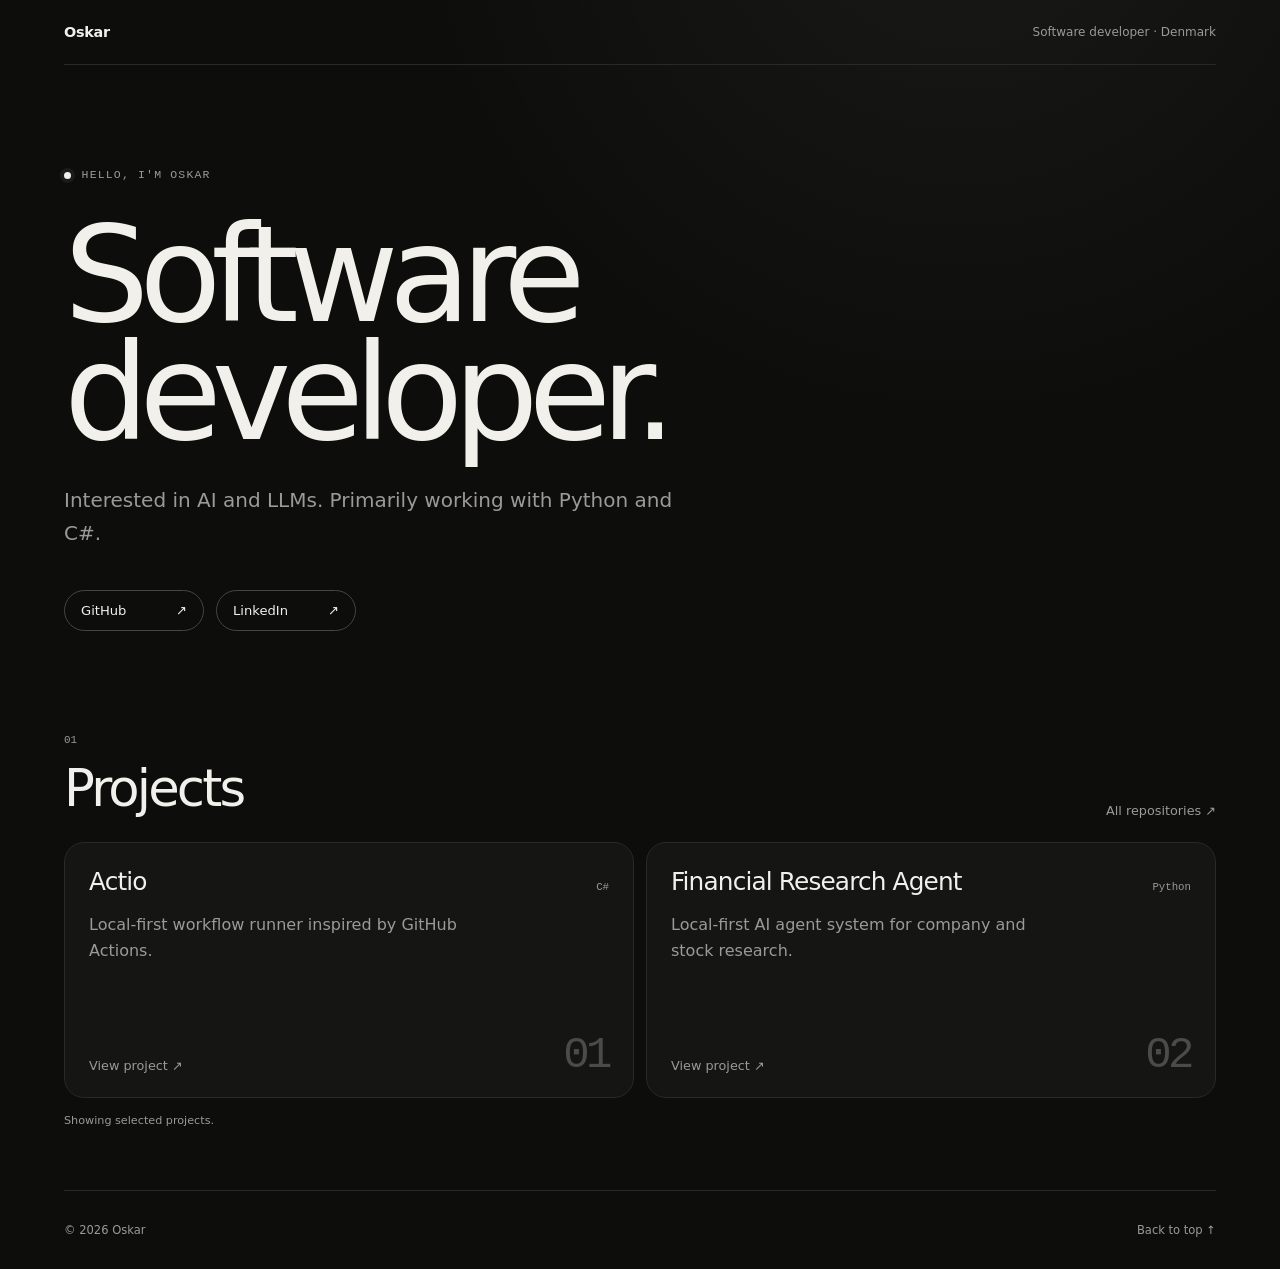
==== public/index.html @ 2518f00d "Move static files into public folder Relocates `_routes.json`, `index.html`, `index.css`, and `index" ====
<!doctype html>
<html lang="en">
<head>
    <meta charset="utf-8">
    <meta name="viewport" content="width=device-width, initial-scale=1">
    <meta name="description" content="Oskar is a software developer from Denmark working with AI, Python, and C#.">
    <meta name="color-scheme" content="dark">
    <link rel="stylesheet" href="index.css">
    <script src="index.js" defer></script>
    <title>Oskar — Software Developer</title>
</head>
<body>
    <header class="site-header">
        <a class="wordmark" href="/" aria-label="Oskar, home">Oskar</a>
        <p>Software developer · Denmark</p>
    </header>

    <main>
        <section class="intro" aria-labelledby="intro-title">
            <p class="eyebrow"><span aria-hidden="true"></span> Hello, I'm Oskar</p>
            <h1 id="intro-title">Software developer.</h1>
            <p class="lede">Interested in AI and LLMs. Primarily working with Python and C#.</p>

            <nav class="contact-links" aria-label="Contact and profiles">
                <a href="https://github.com/Ossi-1337" rel="me">GitHub <span aria-hidden="true">↗</span></a>
                <a href="https://www.linkedin.com/in/oskar-daniel-olsen/" rel="me">LinkedIn <span aria-hidden="true">↗</span></a>
            </nav>
        </section>

        <section class="projects" aria-labelledby="projects-title">
            <div class="section-heading">
                <div>
                    <p class="section-number">01</p>
                    <h2 id="projects-title">Projects</h2>
                </div>
                <a class="quiet-link" href="https://github.com/Ossi-1337?tab=repositories">All repositories <span aria-hidden="true">↗</span></a>
            </div>

            <div class="project-grid" id="project-grid">
                <article class="project-card">
                    <div class="project-topline">
                        <h3><a href="https://github.com/Ossi-1337/actio">Actio</a></h3>
                        <span>C#</span>
                    </div>
                    <p>Local-first workflow runner inspired by GitHub Actions.</p>
                    <a class="card-link" href="https://github.com/Ossi-1337/actio" aria-label="View Actio on GitHub">View project <span aria-hidden="true">↗</span></a>
                </article>

                <article class="project-card">
                    <div class="project-topline">
                        <h3><a href="https://github.com/Ossi-1337/financial-research-agent">Financial Research Agent</a></h3>
                        <span>Python</span>
                    </div>
                    <p>Local-first AI agent system for company and stock research.</p>
                    <a class="card-link" href="https://github.com/Ossi-1337/financial-research-agent" aria-label="View Financial Research Agent on GitHub">View project <span aria-hidden="true">↗</span></a>
                </article>
            </div>
            <p class="project-status" id="project-status" aria-live="polite"></p>
        </section>
    </main>

    <footer>
        <p>© <span id="year">2026</span> Oskar</p>
        <a href="#" aria-label="Back to top">Back to top ↑</a>
    </footer>
</body>
</html>
---- public/index.css ----
:root {
    color-scheme: dark;
    --background: #0d0d0c;
    --surface: #151514;
    --surface-hover: #191918;
    --border: #292927;
    --border-strong: #454541;
    --text: #f1f0eb;
    --muted: #9b9a94;
    font-family: Inter, ui-sans-serif, system-ui, -apple-system, BlinkMacSystemFont, "Segoe UI", sans-serif;
}

* {
    box-sizing: border-box;
}

html {
    background: var(--background);
    scroll-behavior: smooth;
}

body {
    min-height: 100vh;
    margin: 0;
    color: var(--text);
    background:
        radial-gradient(circle at 75% -10%, rgb(255 255 255 / 5%), transparent 35rem),
        var(--background);
}

a {
    color: inherit;
    text-decoration: none;
}

a:focus-visible {
    outline: 2px solid var(--text);
    outline-offset: 4px;
    border-radius: 3px;
}

.site-header,
main,
footer {
    width: min(100% - 3rem, 72rem);
    margin-inline: auto;
}

.site-header {
    display: flex;
    align-items: center;
    justify-content: space-between;
    padding-block: 1.5rem;
    border-bottom: 1px solid var(--border);
}

.wordmark {
    font-size: 0.9rem;
    font-weight: 650;
    letter-spacing: -0.02em;
}

.site-header p {
    margin: 0;
    color: var(--muted);
    font-size: 0.75rem;
}

main {
    padding-bottom: 3.5rem;
}

.intro {
    display: flex;
    max-width: 59rem;
    flex-direction: column;
    justify-content: center;
    padding-block: clamp(4.5rem, 8vw, 6.5rem) clamp(4rem, 7vw, 5.5rem);
}

.eyebrow {
    display: flex;
    align-items: center;
    gap: 0.65rem;
    margin: 0 0 2rem;
    color: var(--muted);
    font: 500 0.72rem/1.4 ui-monospace, "Cascadia Code", monospace;
    letter-spacing: 0.1em;
    text-transform: uppercase;
}

.eyebrow span {
    width: 0.45rem;
    height: 0.45rem;
    border-radius: 50%;
    background: var(--text);
    box-shadow: 0 0 0 0.25rem rgb(255 255 255 / 6%);
}

h1,
h2,
h3,
p {
    margin-top: 0;
}

h1 {
    max-width: 56rem;
    margin-bottom: 2rem;
    font-size: clamp(4rem, 10.5vw, 8.75rem);
    font-weight: 520;
    letter-spacing: -0.075em;
    line-height: 0.88;
}

.lede {
    max-width: 39rem;
    margin-bottom: 2.5rem;
    color: var(--muted);
    font-size: clamp(1.05rem, 2vw, 1.25rem);
    line-height: 1.65;
}

.contact-links {
    display: flex;
    flex-wrap: wrap;
    gap: 0.75rem;
}

.contact-links a {
    display: inline-flex;
    align-items: center;
    justify-content: space-between;
    min-width: 8.75rem;
    padding: 0.75rem 1rem;
    border: 1px solid var(--border-strong);
    border-radius: 999px;
    font-size: 0.82rem;
    transition: color 160ms ease, background 160ms ease, border-color 160ms ease;
}

.contact-links a:hover {
    color: var(--background);
    border-color: var(--text);
    background: var(--text);
}

.projects {
    padding-top: 1rem;
}

.section-heading {
    display: flex;
    align-items: end;
    justify-content: space-between;
    gap: 2rem;
    margin-bottom: 1.5rem;
}

.section-number {
    margin-bottom: 0.75rem;
    color: var(--muted);
    font: 500 0.68rem/1 ui-monospace, "Cascadia Code", monospace;
}

h2 {
    margin-bottom: 0;
    font-size: clamp(2rem, 4vw, 3.25rem);
    font-weight: 520;
    letter-spacing: -0.055em;
}

.quiet-link,
.card-link {
    color: var(--muted);
    font-size: 0.8rem;
    transition: color 160ms ease;
}

.quiet-link:hover,
.card-link:hover {
    color: var(--text);
}

.project-grid {
    display: grid;
    grid-template-columns: repeat(2, minmax(0, 1fr));
    gap: 0.75rem;
    counter-reset: projects;
}

.project-card {
    position: relative;
    display: flex;
    min-height: 16rem;
    padding: 1.5rem;
    overflow: hidden;
    flex-direction: column;
    border: 1px solid var(--border);
    border-radius: 1.25rem;
    background: var(--surface);
    counter-increment: projects;
    transition: background 180ms ease, border-color 180ms ease, transform 180ms ease;
}

.project-card::after {
    position: absolute;
    right: 1.5rem;
    bottom: 1.25rem;
    color: #4b4b47;
    content: "0" counter(projects);
    font: 500 2.75rem/1 ui-monospace, "Cascadia Code", monospace;
    letter-spacing: -0.08em;
}

.project-card:hover {
    border-color: var(--border-strong);
    background: var(--surface-hover);
    transform: translateY(-2px);
}

.project-topline {
    display: flex;
    align-items: baseline;
    justify-content: space-between;
    gap: 1rem;
}

h3 {
    max-width: 22rem;
    margin-bottom: 1rem;
    font-size: clamp(1.25rem, 2vw, 1.55rem);
    font-weight: 540;
    letter-spacing: -0.035em;
}

h3 a:hover {
    text-decoration: underline;
    text-decoration-color: var(--border-strong);
    text-underline-offset: 0.25rem;
}

.project-topline span {
    color: var(--muted);
    font: 500 0.67rem/1.4 ui-monospace, "Cascadia Code", monospace;
}

.project-card > p {
    max-width: 25rem;
    margin-bottom: 2rem;
    color: var(--muted);
    line-height: 1.65;
}

.project-card .card-link {
    align-self: flex-start;
    margin-top: auto;
}

.project-status {
    min-height: 1.25rem;
    margin: 1rem 0 0;
    color: var(--muted);
    font-size: 0.7rem;
}

footer {
    display: flex;
    justify-content: space-between;
    gap: 2rem;
    padding-block: 2rem;
    border-top: 1px solid var(--border);
    color: var(--muted);
    font-size: 0.72rem;
}

footer p {
    margin-bottom: 0;
}

footer a:hover {
    color: var(--text);
}

@media (max-width: 42rem) {
    .site-header,
    main,
    footer {
        width: min(100% - 2rem, 72rem);
    }

    .site-header p {
        max-width: 12rem;
        text-align: right;
    }

    .intro {
        padding-block: 5rem 4rem;
    }

    h1 {
        font-size: clamp(3.6rem, 18vw, 5.5rem);
        line-height: 0.93;
    }

    .section-heading {
        align-items: start;
        flex-direction: column;
        gap: 1rem;
    }

    .project-grid {
        grid-template-columns: 1fr;
    }

    .project-card {
        min-height: 15rem;
    }
}

@media (prefers-reduced-motion: reduce) {
    *,
    *::before,
    *::after {
        scroll-behavior: auto !important;
        transition-duration: 0.01ms !important;
    }
}
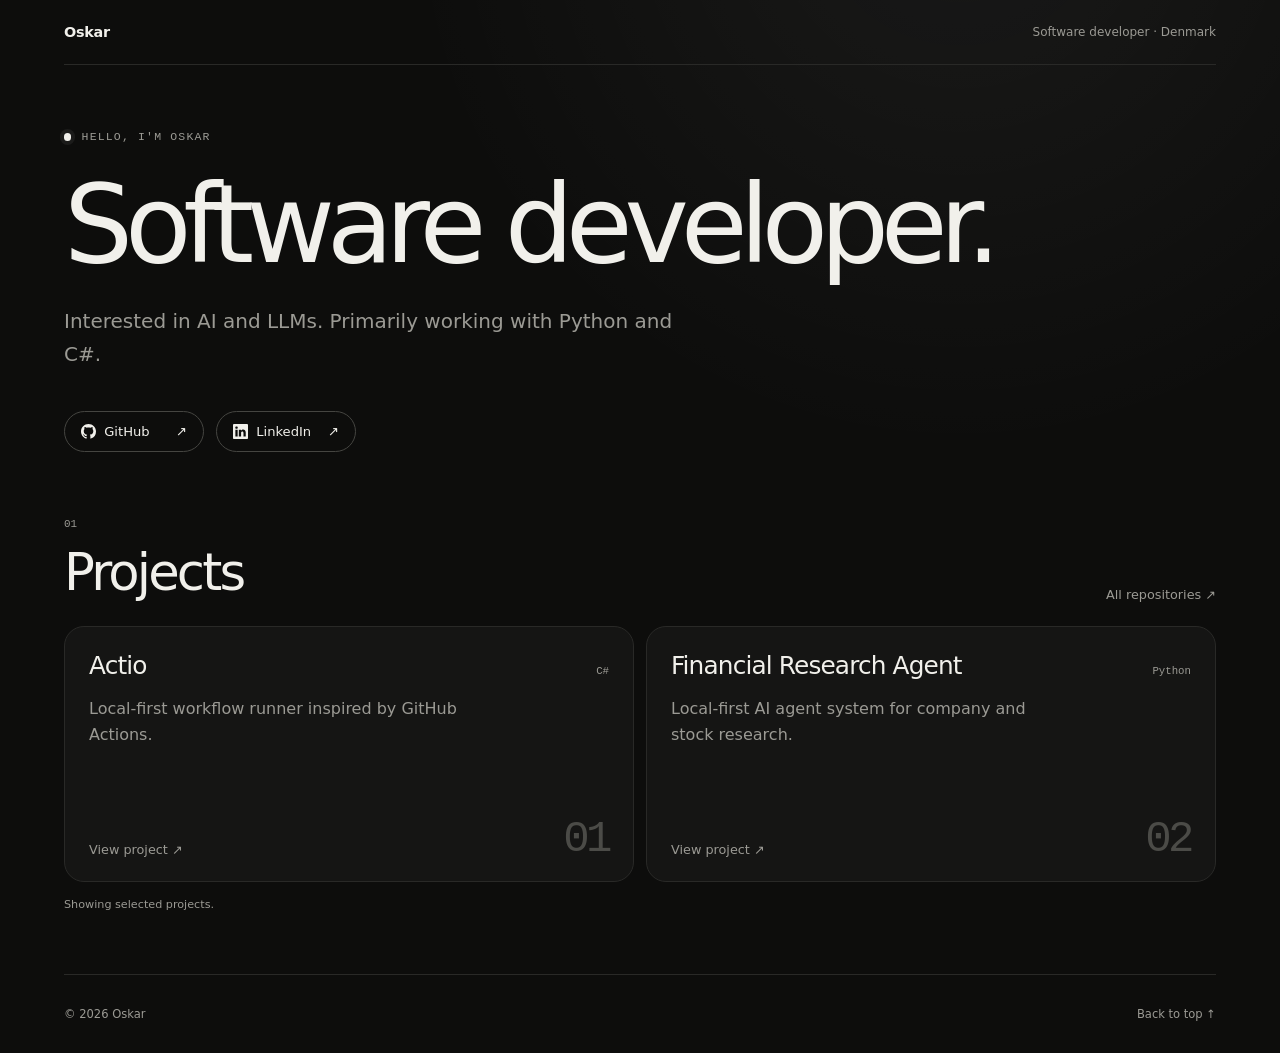
==== commit 8c9bfd55: "Add icons to profile links and reduce vertical spacing around introduction" ====
--- a/public/index.html
+++ b/public/index.html
@@ -22,8 +22,14 @@
             <p class="lede">Interested in AI and LLMs. Primarily working with Python and C#.</p>
 
             <nav class="contact-links" aria-label="Contact and profiles">
-                <a href="https://github.com/Ossi-1337" rel="me">GitHub <span aria-hidden="true">↗</span></a>
-                <a href="https://www.linkedin.com/in/oskar-daniel-olsen/" rel="me">LinkedIn <span aria-hidden="true">↗</span></a>
+                <a href="https://github.com/Ossi-1337" rel="me">
+                    <span class="contact-label"><span class="contact-icon contact-icon--github" aria-hidden="true"></span>GitHub</span>
+                    <span aria-hidden="true">↗</span>
+                </a>
+                <a href="https://www.linkedin.com/in/oskar-daniel-olsen/" rel="me">
+                    <span class="contact-label"><span class="contact-icon contact-icon--linkedin" aria-hidden="true"></span>LinkedIn</span>
+                    <span aria-hidden="true">↗</span>
+                </a>
             </nav>
         </section>
 
--- a/public/index.css
+++ b/public/index.css
@@ -72,10 +72,9 @@
 
 .intro {
     display: flex;
-    max-width: 59rem;
     flex-direction: column;
     justify-content: center;
-    padding-block: clamp(4.5rem, 8vw, 6.5rem) clamp(4rem, 7vw, 5.5rem);
+    padding-block: clamp(3rem, 5vw, 4rem) clamp(2.5rem, 4vw, 3.5rem);
 }
 
 .eyebrow {
@@ -105,12 +104,12 @@
 }
 
 h1 {
-    max-width: 56rem;
     margin-bottom: 2rem;
-    font-size: clamp(4rem, 10.5vw, 8.75rem);
+    font-size: clamp(2rem, 8.5vw, 7rem);
     font-weight: 520;
     letter-spacing: -0.075em;
     line-height: 0.88;
+    white-space: nowrap;
 }
 
 .lede {
@@ -143,6 +142,29 @@
     color: var(--background);
     border-color: var(--text);
     background: var(--text);
+}
+
+.contact-label {
+    display: inline-flex;
+    align-items: center;
+    gap: 0.5rem;
+}
+
+.contact-icon {
+    width: 0.95rem;
+    height: 0.95rem;
+    flex: none;
+    background: currentColor;
+    -webkit-mask: var(--icon) center / contain no-repeat;
+    mask: var(--icon) center / contain no-repeat;
+}
+
+.contact-icon--github {
+    --icon: url("icons/github.svg");
+}
+
+.contact-icon--linkedin {
+    --icon: url("icons/linkedin.svg");
 }
 
 .projects {
@@ -295,12 +317,7 @@
     }
 
     .intro {
-        padding-block: 5rem 4rem;
-    }
-
-    h1 {
-        font-size: clamp(3.6rem, 18vw, 5.5rem);
-        line-height: 0.93;
+        padding-block: 3.25rem 2.5rem;
     }
 
     .section-heading {
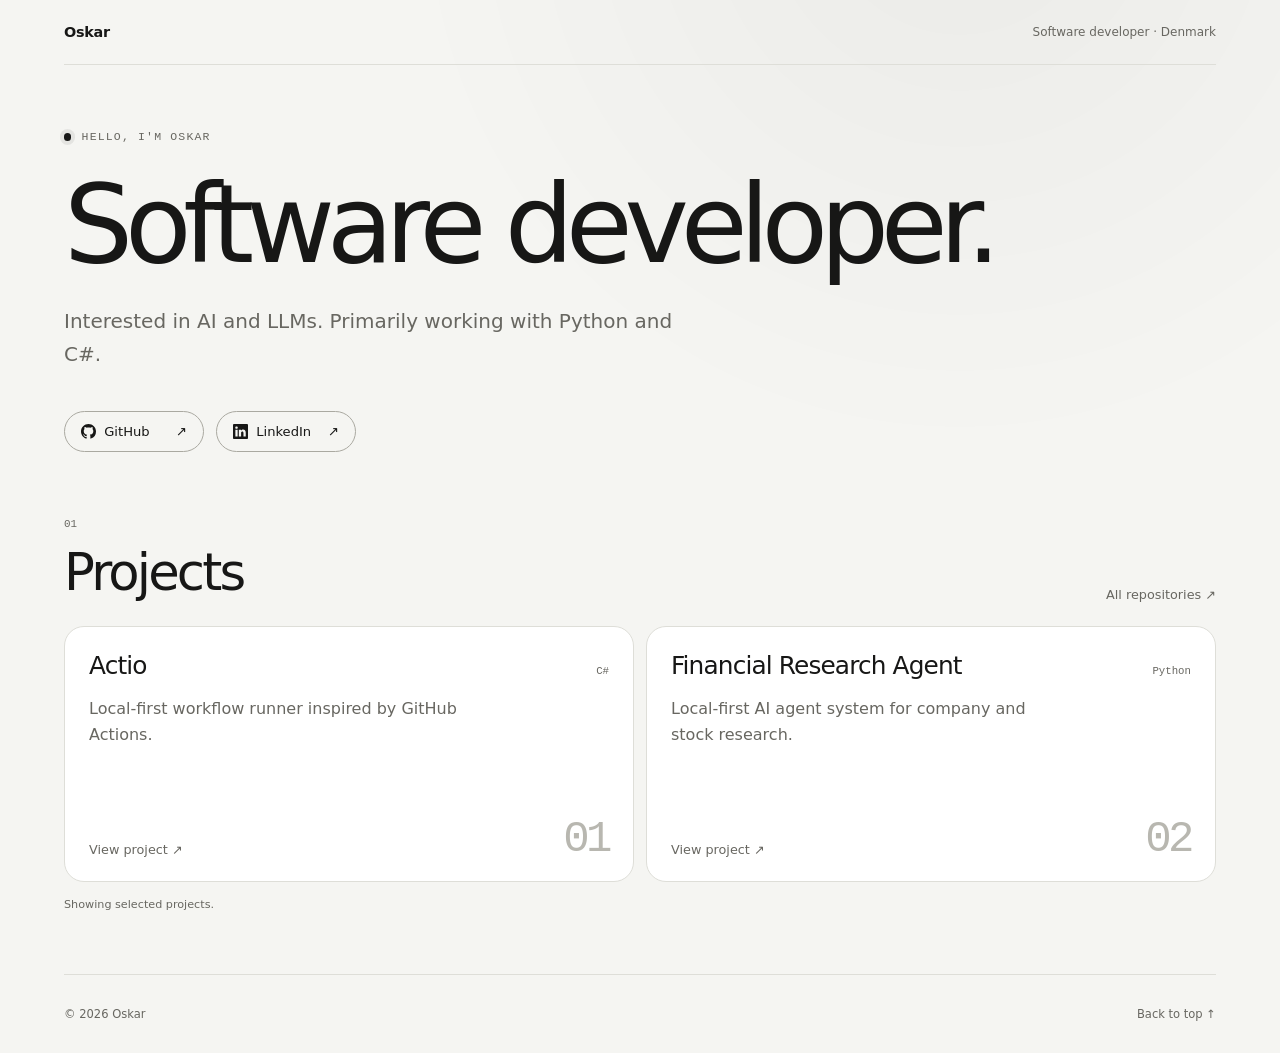
==== commit 53b834bf: "Add system-aware light theme" ====
--- a/public/index.html
+++ b/public/index.html
@@ -4,7 +4,7 @@
     <meta charset="utf-8">
     <meta name="viewport" content="width=device-width, initial-scale=1">
     <meta name="description" content="Oskar is a software developer from Denmark working with AI, Python, and C#.">
-    <meta name="color-scheme" content="dark">
+    <meta name="color-scheme" content="light dark">
     <link rel="stylesheet" href="index.css">
     <script src="index.js" defer></script>
     <title>Oskar — Software Developer</title>
--- a/public/index.css
+++ b/public/index.css
@@ -1,13 +1,32 @@
 :root {
-    color-scheme: dark;
-    --background: #0d0d0c;
-    --surface: #151514;
-    --surface-hover: #191918;
-    --border: #292927;
-    --border-strong: #454541;
-    --text: #f1f0eb;
-    --muted: #9b9a94;
+    color-scheme: light;
+    --background: #f5f5f2;
+    --surface: #ffffff;
+    --surface-hover: #f0f0ec;
+    --border: #deded8;
+    --border-strong: #aaa9a1;
+    --text: #171716;
+    --muted: #686761;
+    --ambient: rgb(0 0 0 / 4%);
+    --halo: rgb(0 0 0 / 7%);
+    --project-index: #b8b7b0;
     font-family: Inter, ui-sans-serif, system-ui, -apple-system, BlinkMacSystemFont, "Segoe UI", sans-serif;
+}
+
+@media (prefers-color-scheme: dark) {
+    :root {
+        color-scheme: dark;
+        --background: #0d0d0c;
+        --surface: #151514;
+        --surface-hover: #191918;
+        --border: #292927;
+        --border-strong: #454541;
+        --text: #f1f0eb;
+        --muted: #9b9a94;
+        --ambient: rgb(255 255 255 / 5%);
+        --halo: rgb(255 255 255 / 6%);
+        --project-index: #4b4b47;
+    }
 }
 
 * {
@@ -24,7 +43,7 @@
     margin: 0;
     color: var(--text);
     background:
-        radial-gradient(circle at 75% -10%, rgb(255 255 255 / 5%), transparent 35rem),
+        radial-gradient(circle at 75% -10%, var(--ambient), transparent 35rem),
         var(--background);
 }
 
@@ -93,7 +112,7 @@
     height: 0.45rem;
     border-radius: 50%;
     background: var(--text);
-    box-shadow: 0 0 0 0.25rem rgb(255 255 255 / 6%);
+    box-shadow: 0 0 0 0.25rem var(--halo);
 }
 
 h1,
@@ -229,7 +248,7 @@
     position: absolute;
     right: 1.5rem;
     bottom: 1.25rem;
-    color: #4b4b47;
+    color: var(--project-index);
     content: "0" counter(projects);
     font: 500 2.75rem/1 ui-monospace, "Cascadia Code", monospace;
     letter-spacing: -0.08em;
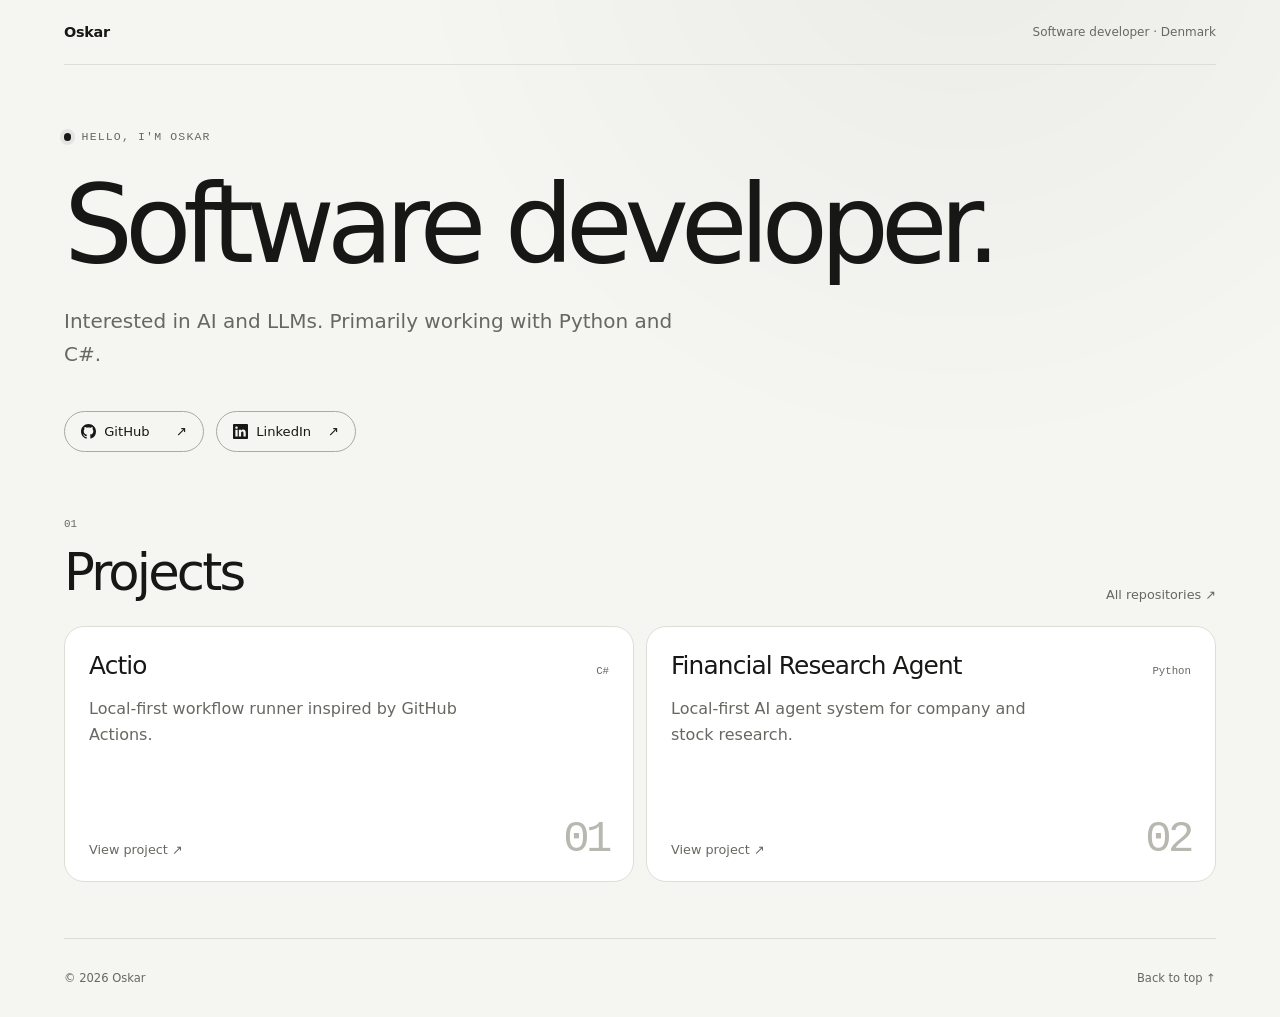
==== commit dc1334d4: "Harden headers and refine project card UX - Improve responsive hero and full-card project links - Ad" ====
--- a/public/index.html
+++ b/public/index.html
@@ -4,7 +4,23 @@
     <meta charset="utf-8">
     <meta name="viewport" content="width=device-width, initial-scale=1">
     <meta name="description" content="Oskar is a software developer from Denmark working with AI, Python, and C#.">
+    <link rel="canonical" href="https://oskardanielolsen.dk/">
     <meta name="color-scheme" content="light dark">
+    <meta name="theme-color" content="#f5f5f2" media="(prefers-color-scheme: light)">
+    <meta name="theme-color" content="#0d0d0c" media="(prefers-color-scheme: dark)">
+    <meta property="og:type" content="website">
+    <meta property="og:title" content="Oskar — Software Developer">
+    <meta property="og:description" content="Oskar is a software developer from Denmark working with AI, Python, and C#.">
+    <meta property="og:url" content="https://oskardanielolsen.dk/">
+    <meta property="og:image" content="https://oskardanielolsen.dk/og.png">
+    <meta property="og:image:width" content="1200">
+    <meta property="og:image:height" content="630">
+    <meta property="og:image:alt" content="Oskar — Software Developer">
+    <meta name="twitter:card" content="summary_large_image">
+    <meta name="twitter:title" content="Oskar — Software Developer">
+    <meta name="twitter:description" content="Oskar is a software developer from Denmark working with AI, Python, and C#.">
+    <meta name="twitter:image" content="https://oskardanielolsen.dk/og.png">
+    <meta name="twitter:image:alt" content="Oskar — Software Developer">
     <link rel="stylesheet" href="index.css">
     <script src="index.js" defer></script>
     <title>Oskar — Software Developer</title>
@@ -49,7 +65,7 @@
                         <span>C#</span>
                     </div>
                     <p>Local-first workflow runner inspired by GitHub Actions.</p>
-                    <a class="card-link" href="https://github.com/Ossi-1337/actio" aria-label="View Actio on GitHub">View project <span aria-hidden="true">↗</span></a>
+                    <span class="card-link" aria-hidden="true">View project ↗</span>
                 </article>
 
                 <article class="project-card">
@@ -58,10 +74,10 @@
                         <span>Python</span>
                     </div>
                     <p>Local-first AI agent system for company and stock research.</p>
-                    <a class="card-link" href="https://github.com/Ossi-1337/financial-research-agent" aria-label="View Financial Research Agent on GitHub">View project <span aria-hidden="true">↗</span></a>
+                    <span class="card-link" aria-hidden="true">View project ↗</span>
                 </article>
             </div>
-            <p class="project-status" id="project-status" aria-live="polite"></p>
+            <p class="visually-hidden" id="project-status" aria-live="polite"></p>
         </section>
     </main>
 
--- a/public/index.css
+++ b/public/index.css
@@ -124,7 +124,7 @@
 
 h1 {
     margin-bottom: 2rem;
-    font-size: clamp(2rem, 8.5vw, 7rem);
+    font-size: clamp(1.75rem, 8.5vw, 7rem);
     font-weight: 520;
     letter-spacing: -0.075em;
     line-height: 0.88;
@@ -219,7 +219,8 @@
 }
 
 .quiet-link:hover,
-.card-link:hover {
+.project-card:hover .card-link,
+.project-card:focus-within .card-link {
     color: var(--text);
 }
 
@@ -250,14 +251,21 @@
     bottom: 1.25rem;
     color: var(--project-index);
     content: "0" counter(projects);
+    pointer-events: none;
     font: 500 2.75rem/1 ui-monospace, "Cascadia Code", monospace;
     letter-spacing: -0.08em;
 }
 
-.project-card:hover {
+.project-card:hover,
+.project-card:focus-within {
     border-color: var(--border-strong);
     background: var(--surface-hover);
     transform: translateY(-2px);
+}
+
+.project-card:focus-within {
+    outline: 2px solid var(--text);
+    outline-offset: 4px;
 }
 
 .project-topline {
@@ -275,12 +283,23 @@
     letter-spacing: -0.035em;
 }
 
-h3 a:hover {
+h3 a:hover,
+h3 a:focus-visible {
     text-decoration: underline;
     text-decoration-color: var(--border-strong);
     text-underline-offset: 0.25rem;
 }
 
+.project-card h3 a::after {
+    position: absolute;
+    content: "";
+    inset: 0;
+}
+
+.project-card h3 a:focus-visible {
+    outline: none;
+}
+
 .project-topline span {
     color: var(--muted);
     font: 500 0.67rem/1.4 ui-monospace, "Cascadia Code", monospace;
@@ -298,11 +317,16 @@
     margin-top: auto;
 }
 
-.project-status {
-    min-height: 1.25rem;
-    margin: 1rem 0 0;
-    color: var(--muted);
-    font-size: 0.7rem;
+.visually-hidden {
+    position: absolute;
+    width: 1px;
+    height: 1px;
+    padding: 0;
+    margin: -1px;
+    overflow: hidden;
+    clip: rect(0 0 0 0);
+    white-space: nowrap;
+    border: 0;
 }
 
 footer {
@@ -351,6 +375,13 @@
 
     .project-card {
         min-height: 15rem;
+    }
+}
+
+@media (max-width: 18rem) {
+    h1 {
+        line-height: 0.93;
+        white-space: normal;
     }
 }
 
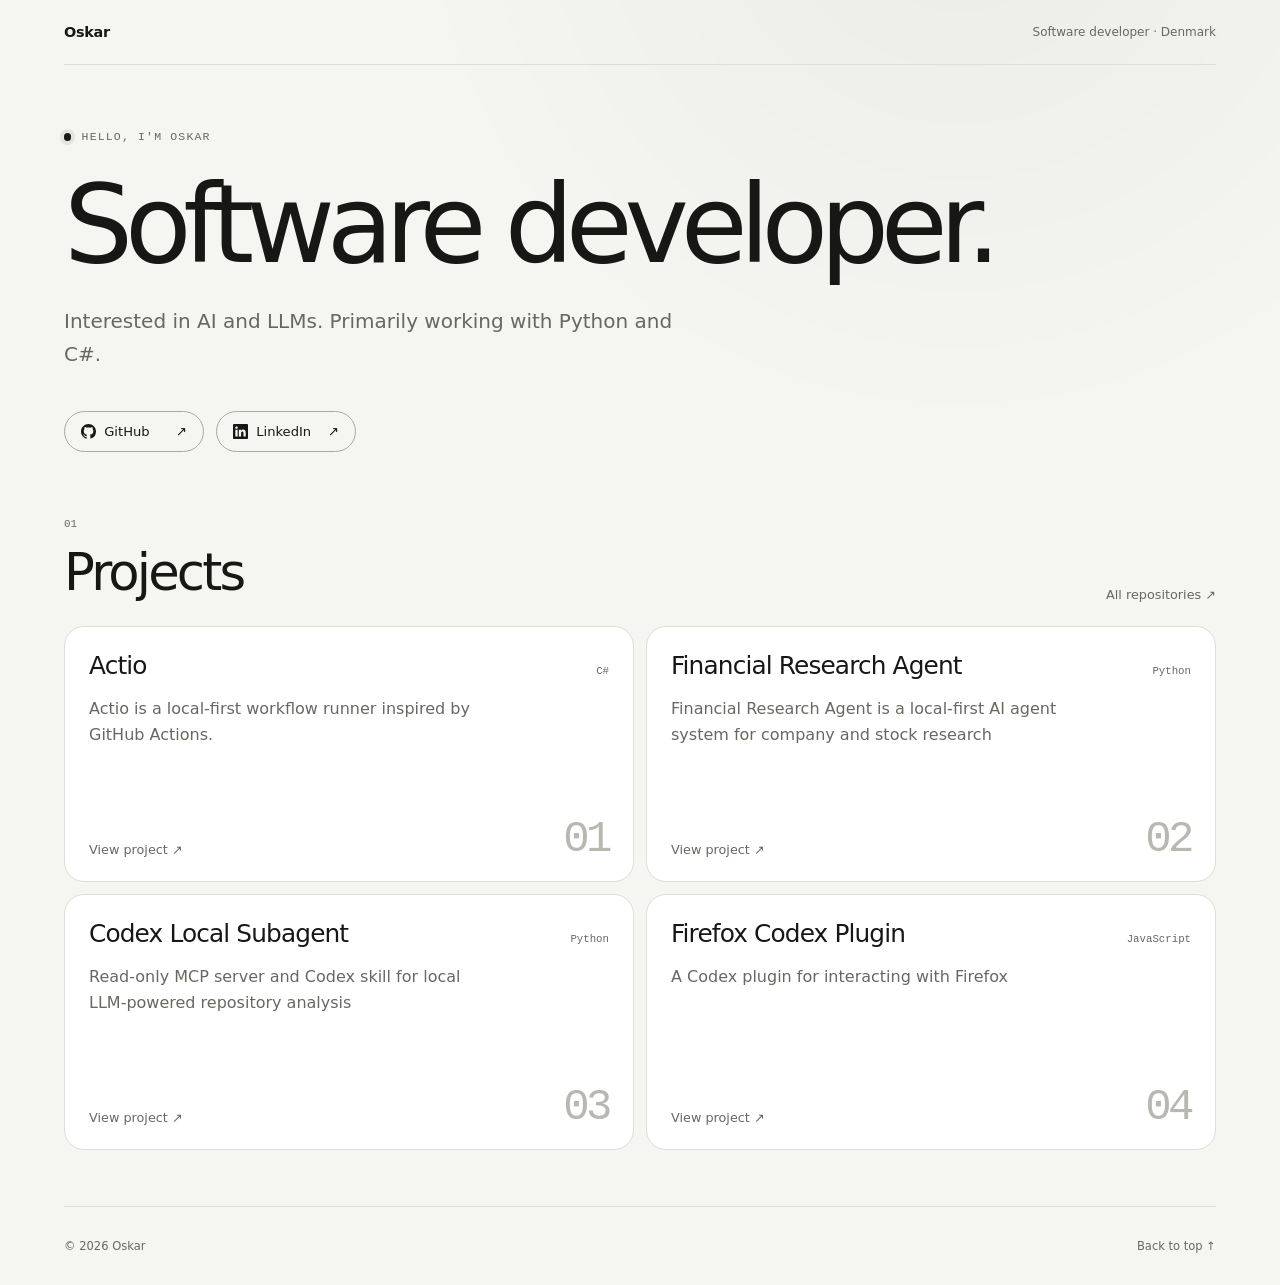
==== commit 22d1b431: "Add CSP nonces and improve asset caching - Generate unique HTML response nonces while preserving CSP" ====
--- a/public/index.html
+++ b/public/index.html
@@ -21,8 +21,9 @@
     <meta name="twitter:description" content="Oskar is a software developer from Denmark working with AI, Python, and C#.">
     <meta name="twitter:image" content="https://oskardanielolsen.dk/og.png">
     <meta name="twitter:image:alt" content="Oskar — Software Developer">
-    <link rel="stylesheet" href="index.css">
-    <script src="index.js" defer></script>
+    <link rel="icon" href="favicon.svg" type="image/svg+xml">
+    <link rel="stylesheet" href="index.css?v=8579a1a322c834bf">
+    <script src="index.js?v=096a019f51384792" defer></script>
     <title>Oskar — Software Developer</title>
 </head>
 <body>
@@ -64,7 +65,7 @@
                         <h3><a href="https://github.com/Ossi-1337/actio">Actio</a></h3>
                         <span>C#</span>
                     </div>
-                    <p>Local-first workflow runner inspired by GitHub Actions.</p>
+                    <p>Actio is a local-first workflow runner inspired by GitHub Actions.</p>
                     <span class="card-link" aria-hidden="true">View project ↗</span>
                 </article>
 
@@ -73,7 +74,25 @@
                         <h3><a href="https://github.com/Ossi-1337/financial-research-agent">Financial Research Agent</a></h3>
                         <span>Python</span>
                     </div>
-                    <p>Local-first AI agent system for company and stock research.</p>
+                    <p>Financial Research Agent is a local-first AI agent system for company and stock research</p>
+                    <span class="card-link" aria-hidden="true">View project ↗</span>
+                </article>
+
+                <article class="project-card">
+                    <div class="project-topline">
+                        <h3><a href="https://github.com/Ossi-1337/codex-local-subagent">Codex Local Subagent</a></h3>
+                        <span>Python</span>
+                    </div>
+                    <p>Read-only MCP server and Codex skill for local LLM-powered repository analysis</p>
+                    <span class="card-link" aria-hidden="true">View project ↗</span>
+                </article>
+
+                <article class="project-card">
+                    <div class="project-topline">
+                        <h3><a href="https://github.com/Ossi-1337/firefox-codex-plugin">Firefox Codex Plugin</a></h3>
+                        <span>JavaScript</span>
+                    </div>
+                    <p>A Codex plugin for interacting with Firefox</p>
                     <span class="card-link" aria-hidden="true">View project ↗</span>
                 </article>
             </div>
--- a/public/index.css
+++ b/public/index.css
@@ -179,11 +179,11 @@
 }
 
 .contact-icon--github {
-    --icon: url("icons/github.svg");
+    --icon: url("icons/github.svg?v=f57e58cdf666e10b");
 }
 
 .contact-icon--linkedin {
-    --icon: url("icons/linkedin.svg");
+    --icon: url("icons/linkedin.svg?v=e1c814e5fd45506e");
 }
 
 .projects {
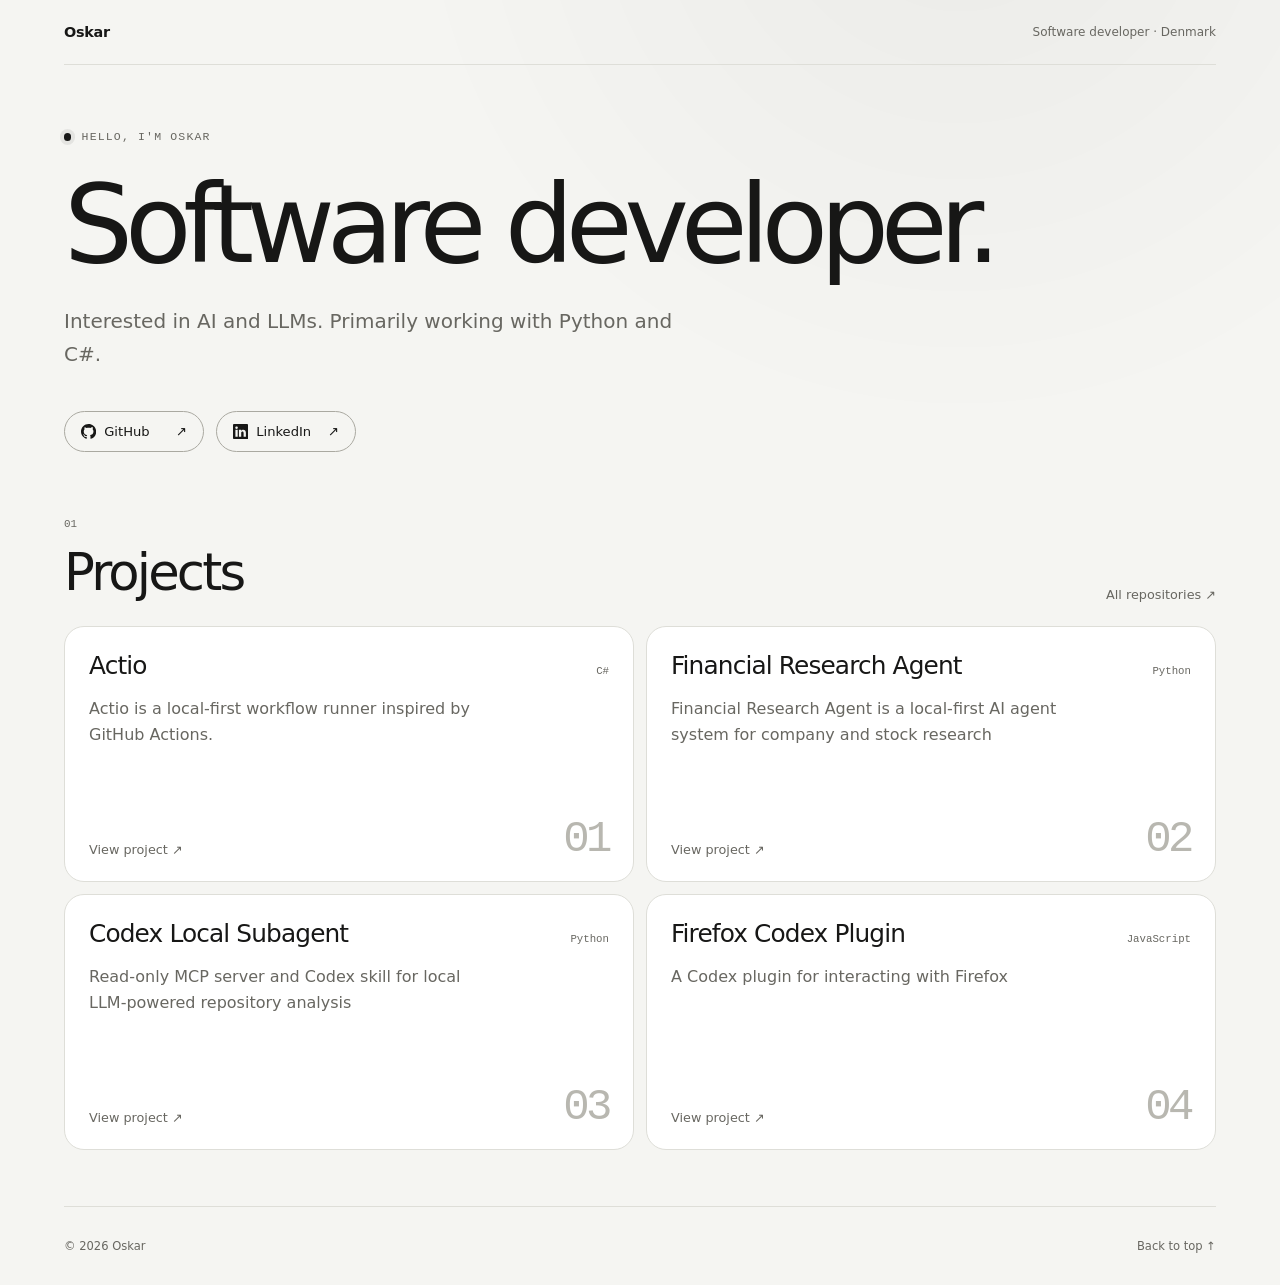
==== commit db4a0c25: "Inline contact icons in generated HTML Embed GitHub and LinkedIn SVGs alongside the stylesheet durin" ====
--- a/public/index.html
+++ b/public/index.html
@@ -22,7 +22,392 @@
     <meta name="twitter:image" content="https://oskardanielolsen.dk/og.png">
     <meta name="twitter:image:alt" content="Oskar — Software Developer">
     <link rel="icon" href="favicon.svg" type="image/svg+xml">
-    <link rel="stylesheet" href="index.css?v=8579a1a322c834bf">
+    <style id="site-styles">:root {
+    color-scheme: light;
+    --background: #f5f5f2;
+    --surface: #ffffff;
+    --surface-hover: #f0f0ec;
+    --border: #deded8;
+    --border-strong: #aaa9a1;
+    --text: #171716;
+    --muted: #686761;
+    --ambient: rgb(0 0 0 / 4%);
+    --halo: rgb(0 0 0 / 7%);
+    --project-index: #b8b7b0;
+    font-family: Inter, ui-sans-serif, system-ui, -apple-system, BlinkMacSystemFont, "Segoe UI", sans-serif;
+}
+
+@media (prefers-color-scheme: dark) {
+    :root {
+        color-scheme: dark;
+        --background: #0d0d0c;
+        --surface: #151514;
+        --surface-hover: #191918;
+        --border: #292927;
+        --border-strong: #454541;
+        --text: #f1f0eb;
+        --muted: #9b9a94;
+        --ambient: rgb(255 255 255 / 5%);
+        --halo: rgb(255 255 255 / 6%);
+        --project-index: #4b4b47;
+    }
+}
+
+* {
+    box-sizing: border-box;
+}
+
+html {
+    background: var(--background);
+    scroll-behavior: smooth;
+}
+
+body {
+    min-height: 100vh;
+    margin: 0;
+    color: var(--text);
+    background:
+        radial-gradient(circle at 75% -10%, var(--ambient), transparent 35rem),
+        var(--background);
+}
+
+a {
+    color: inherit;
+    text-decoration: none;
+}
+
+a:focus-visible {
+    outline: 2px solid var(--text);
+    outline-offset: 4px;
+    border-radius: 3px;
+}
+
+.site-header,
+main,
+footer {
+    width: min(100% - 3rem, 72rem);
+    margin-inline: auto;
+}
+
+.site-header {
+    display: flex;
+    align-items: center;
+    justify-content: space-between;
+    padding-block: 1.5rem;
+    border-bottom: 1px solid var(--border);
+}
+
+.wordmark {
+    font-size: 0.9rem;
+    font-weight: 650;
+    letter-spacing: -0.02em;
+}
+
+.site-header p {
+    margin: 0;
+    color: var(--muted);
+    font-size: 0.75rem;
+}
+
+main {
+    padding-bottom: 3.5rem;
+}
+
+.intro {
+    display: flex;
+    flex-direction: column;
+    justify-content: center;
+    padding-block: clamp(3rem, 5vw, 4rem) clamp(2.5rem, 4vw, 3.5rem);
+}
+
+.eyebrow {
+    display: flex;
+    align-items: center;
+    gap: 0.65rem;
+    margin: 0 0 2rem;
+    color: var(--muted);
+    font: 500 0.72rem/1.4 ui-monospace, "Cascadia Code", monospace;
+    letter-spacing: 0.1em;
+    text-transform: uppercase;
+}
+
+.eyebrow span {
+    width: 0.45rem;
+    height: 0.45rem;
+    border-radius: 50%;
+    background: var(--text);
+    box-shadow: 0 0 0 0.25rem var(--halo);
+}
+
+h1,
+h2,
+h3,
+p {
+    margin-top: 0;
+}
+
+h1 {
+    margin-bottom: 2rem;
+    font-size: clamp(1.75rem, 8.5vw, 7rem);
+    font-weight: 520;
+    letter-spacing: -0.075em;
+    line-height: 0.88;
+    white-space: nowrap;
+}
+
+.lede {
+    max-width: 39rem;
+    margin-bottom: 2.5rem;
+    color: var(--muted);
+    font-size: clamp(1.05rem, 2vw, 1.25rem);
+    line-height: 1.65;
+}
+
+.contact-links {
+    display: flex;
+    flex-wrap: wrap;
+    gap: 0.75rem;
+}
+
+.contact-links a {
+    display: inline-flex;
+    align-items: center;
+    justify-content: space-between;
+    min-width: 8.75rem;
+    padding: 0.75rem 1rem;
+    border: 1px solid var(--border-strong);
+    border-radius: 999px;
+    font-size: 0.82rem;
+    transition: color 160ms ease, background 160ms ease, border-color 160ms ease;
+}
+
+.contact-links a:hover {
+    color: var(--background);
+    border-color: var(--text);
+    background: var(--text);
+}
+
+.contact-label {
+    display: inline-flex;
+    align-items: center;
+    gap: 0.5rem;
+}
+
+.contact-icon {
+    width: 0.95rem;
+    height: 0.95rem;
+    flex: none;
+    fill: currentColor;
+}
+
+.projects {
+    padding-top: 1rem;
+}
+
+.section-heading {
+    display: flex;
+    align-items: end;
+    justify-content: space-between;
+    gap: 2rem;
+    margin-bottom: 1.5rem;
+}
+
+.section-number {
+    margin-bottom: 0.75rem;
+    color: var(--muted);
+    font: 500 0.68rem/1 ui-monospace, "Cascadia Code", monospace;
+}
+
+h2 {
+    margin-bottom: 0;
+    font-size: clamp(2rem, 4vw, 3.25rem);
+    font-weight: 520;
+    letter-spacing: -0.055em;
+}
+
+.quiet-link,
+.card-link {
+    color: var(--muted);
+    font-size: 0.8rem;
+    transition: color 160ms ease;
+}
+
+.quiet-link:hover,
+.project-card:hover .card-link,
+.project-card:focus-within .card-link {
+    color: var(--text);
+}
+
+.project-grid {
+    display: grid;
+    grid-template-columns: repeat(2, minmax(0, 1fr));
+    gap: 0.75rem;
+    counter-reset: projects;
+}
+
+.project-card {
+    position: relative;
+    display: flex;
+    min-height: 16rem;
+    padding: 1.5rem;
+    overflow: hidden;
+    flex-direction: column;
+    border: 1px solid var(--border);
+    border-radius: 1.25rem;
+    background: var(--surface);
+    counter-increment: projects;
+    transition: background 180ms ease, border-color 180ms ease, transform 180ms ease;
+}
+
+.project-card::after {
+    position: absolute;
+    right: 1.5rem;
+    bottom: 1.25rem;
+    color: var(--project-index);
+    content: "0" counter(projects);
+    pointer-events: none;
+    font: 500 2.75rem/1 ui-monospace, "Cascadia Code", monospace;
+    letter-spacing: -0.08em;
+}
+
+.project-card:hover,
+.project-card:focus-within {
+    border-color: var(--border-strong);
+    background: var(--surface-hover);
+    transform: translateY(-2px);
+}
+
+.project-card:focus-within {
+    outline: 2px solid var(--text);
+    outline-offset: 4px;
+}
+
+.project-topline {
+    display: flex;
+    align-items: baseline;
+    justify-content: space-between;
+    gap: 1rem;
+}
+
+h3 {
+    max-width: 22rem;
+    margin-bottom: 1rem;
+    font-size: clamp(1.25rem, 2vw, 1.55rem);
+    font-weight: 540;
+    letter-spacing: -0.035em;
+}
+
+h3 a:hover,
+h3 a:focus-visible {
+    text-decoration: underline;
+    text-decoration-color: var(--border-strong);
+    text-underline-offset: 0.25rem;
+}
+
+.project-card h3 a::after {
+    position: absolute;
+    content: "";
+    inset: 0;
+}
+
+.project-card h3 a:focus-visible {
+    outline: none;
+}
+
+.project-topline span {
+    color: var(--muted);
+    font: 500 0.67rem/1.4 ui-monospace, "Cascadia Code", monospace;
+}
+
+.project-card > p {
+    max-width: 25rem;
+    margin-bottom: 2rem;
+    color: var(--muted);
+    line-height: 1.65;
+}
+
+.project-card .card-link {
+    align-self: flex-start;
+    margin-top: auto;
+}
+
+.visually-hidden {
+    position: absolute;
+    width: 1px;
+    height: 1px;
+    padding: 0;
+    margin: -1px;
+    overflow: hidden;
+    clip: rect(0 0 0 0);
+    white-space: nowrap;
+    border: 0;
+}
+
+footer {
+    display: flex;
+    justify-content: space-between;
+    gap: 2rem;
+    padding-block: 2rem;
+    border-top: 1px solid var(--border);
+    color: var(--muted);
+    font-size: 0.72rem;
+}
+
+footer p {
+    margin-bottom: 0;
+}
+
+footer a:hover {
+    color: var(--text);
+}
+
+@media (max-width: 42rem) {
+    .site-header,
+    main,
+    footer {
+        width: min(100% - 2rem, 72rem);
+    }
+
+    .site-header p {
+        max-width: 12rem;
+        text-align: right;
+    }
+
+    .intro {
+        padding-block: 3.25rem 2.5rem;
+    }
+
+    .section-heading {
+        align-items: start;
+        flex-direction: column;
+        gap: 1rem;
+    }
+
+    .project-grid {
+        grid-template-columns: 1fr;
+    }
+
+    .project-card {
+        min-height: 15rem;
+    }
+}
+
+@media (max-width: 18rem) {
+    h1 {
+        line-height: 0.93;
+        white-space: normal;
+    }
+}
+
+@media (prefers-reduced-motion: reduce) {
+    *,
+    *::before,
+    *::after {
+        scroll-behavior: auto !important;
+        transition-duration: 0.01ms !important;
+    }
+}
+</style>
     <script src="index.js?v=096a019f51384792" defer></script>
     <title>Oskar — Software Developer</title>
 </head>
@@ -40,11 +425,15 @@
 
             <nav class="contact-links" aria-label="Contact and profiles">
                 <a href="https://github.com/Ossi-1337" rel="me">
-                    <span class="contact-label"><span class="contact-icon contact-icon--github" aria-hidden="true"></span>GitHub</span>
+                    <span class="contact-label"><svg class="contact-icon contact-icon--github" aria-hidden="true" xmlns="http://www.w3.org/2000/svg" viewBox="0 0 16 16">
+    <path d="M8 0C3.58 0 0 3.58 0 8c0 3.54 2.29 6.53 5.47 7.59.4.07.55-.17.55-.38 0-.19-.01-.82-.01-1.49-2.01.37-2.53-.49-2.69-.94-.09-.23-.48-.94-.82-1.13-.28-.15-.68-.52-.01-.53.63-.01 1.08.58 1.23.82.72 1.21 1.87.87 2.33.66.07-.52.28-.87.51-1.07-1.78-.2-3.64-.89-3.64-3.95 0-.87.31-1.59.82-2.15-.08-.2-.36-1.02.08-2.12 0 0 .67-.21 2.2.82.64-.18 1.32-.27 2-.27s1.36.09 2 .27c1.53-1.04 2.2-.82 2.2-.82.44 1.1.16 1.92.08 2.12.51.56.82 1.27.82 2.15 0 3.07-1.87 3.75-3.65 3.95.29.25.54.73.54 1.48 0 1.07-.01 1.93-.01 2.2 0 .21.15.46.55.38A8.01 8.01 0 0 0 16 8c0-4.42-3.58-8-8-8"/>
+</svg>GitHub</span>
                     <span aria-hidden="true">↗</span>
                 </a>
                 <a href="https://www.linkedin.com/in/oskar-daniel-olsen/" rel="me">
-                    <span class="contact-label"><span class="contact-icon contact-icon--linkedin" aria-hidden="true"></span>LinkedIn</span>
+                    <span class="contact-label"><svg class="contact-icon contact-icon--linkedin" aria-hidden="true" xmlns="http://www.w3.org/2000/svg" viewBox="0 0 16 16">
+    <path d="M0 1.146C0 .513.526 0 1.175 0h13.65C15.474 0 16 .513 16 1.146v13.708c0 .633-.526 1.146-1.175 1.146H1.175C.526 16 0 15.487 0 14.854zm4.943 12.248V6.169H2.542v7.225zm-1.2-8.212c.837 0 1.358-.554 1.358-1.248-.015-.709-.52-1.248-1.342-1.248S2.4 3.226 2.4 3.934c0 .694.521 1.248 1.327 1.248zm4.908 8.212V9.359c0-.216.016-.432.08-.586.173-.431.568-.878 1.232-.878.869 0 1.216.662 1.216 1.634v3.865h2.401V9.25c0-2.22-1.184-3.252-2.764-3.252-1.274 0-1.845.7-2.165 1.193v.025h-.016l.016-.025V6.169h-2.4c.03.678 0 7.225 0 7.225z"/>
+</svg>LinkedIn</span>
                     <span aria-hidden="true">↗</span>
                 </a>
             </nav>
